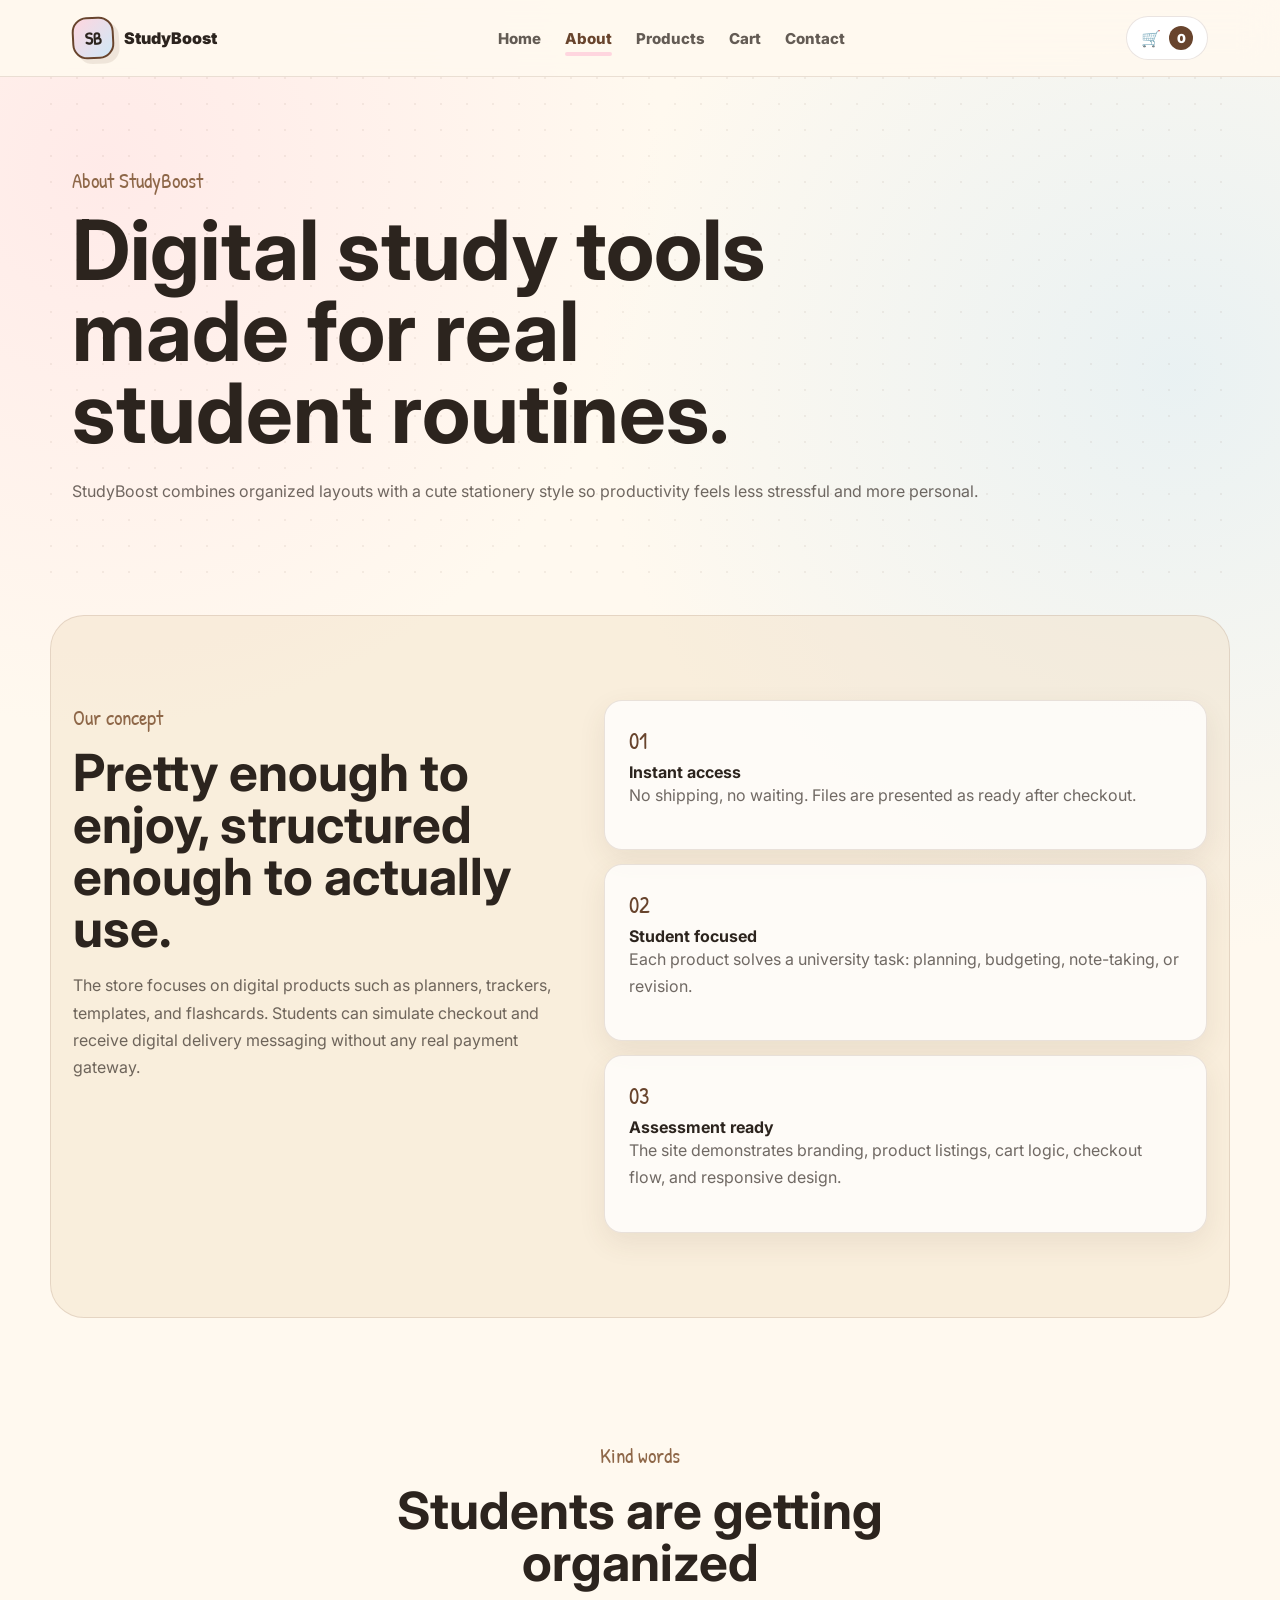
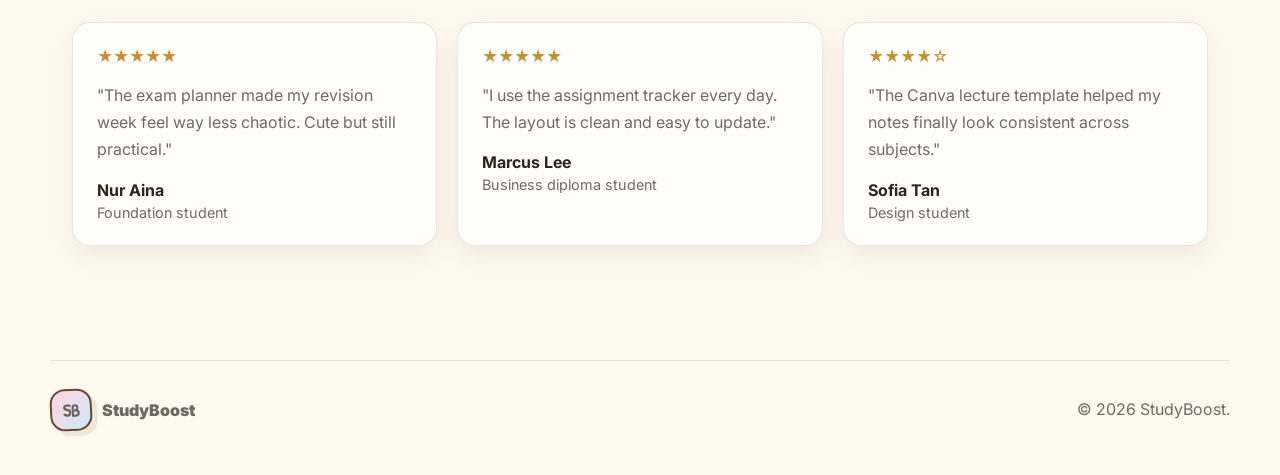
==== about.html @ 1bf6d68b "UPDATED" ====
<!DOCTYPE html>
<html lang="en">
  <head>
    <meta charset="UTF-8" />
    <meta name="viewport" content="width=device-width, initial-scale=1.0" />
    <title>About | StudyBoost</title>
    <link rel="preconnect" href="https://fonts.googleapis.com" />
    <link rel="preconnect" href="https://fonts.gstatic.com" crossorigin />
    <link href="https://fonts.googleapis.com/css2?family=Inter:wght@400;500;600;700;800;900&family=Patrick+Hand&display=swap" rel="stylesheet" />
    <link rel="stylesheet" href="css/global.css" />
    <link rel="stylesheet" href="css/home.css" />
    <link rel="stylesheet" href="css/responsive.css" />
  </head>
  <body>
    <!-- Navigation Bar Start -->
    <header class="site-header">
      <nav class="nav" aria-label="Primary navigation">
        <a class="logo" href="index.html"><span class="logo-mark">SB</span><span class="logo-text">StudyBoost</span></a>
        <button class="menu-toggle" type="button" aria-label="Open navigation menu" aria-expanded="false"><span></span><span></span><span></span></button>
        <div class="nav-links" id="navLinks">
          <a href="index.html">Home</a>
          <a href="about.html" class="active">About</a>
          <a href="products.html">Products</a>
          <a href="cart.html">Cart</a>
          <a href="contact.html">Contact</a>
        </div>
        <a class="cart-button" href="cart.html" aria-label="View cart"><span aria-hidden="true">&#128722;</span><span class="cart-count" data-cart-count>0</span></a>
      </nav>
    </header>
    <!-- Navigation Bar End -->

    <main>
      <!-- Page Banner Start -->
      <section class="page-hero section-band reveal">
        <p class="eyebrow">About StudyBoost</p>
        <h1>Digital study tools made for real student routines.</h1>
        <p>StudyBoost combines organized layouts with a cute stationery style so productivity feels less stressful and more personal.</p>
      </section>
      <!-- Page Banner End -->

      <!-- About Content Start -->
      <section class="why section-band reveal">
        <div class="about-copy">
          <p class="eyebrow">Our concept</p>
          <h2>Pretty enough to enjoy, structured enough to actually use.</h2>
          <p>
            The store focuses on digital products such as planners, trackers, templates, and flashcards.
            Students can simulate checkout and receive digital delivery messaging without any real payment gateway.
          </p>
        </div>
        <div class="why-grid">
          <article>
            <span>01</span>
            <strong>Instant access</strong>
            <p>No shipping, no waiting. Files are presented as ready after checkout.</p>
          </article>
          <article>
            <span>02</span>
            <strong>Student focused</strong>
            <p>Each product solves a university task: planning, budgeting, note-taking, or revision.</p>
          </article>
          <article>
            <span>03</span>
            <strong>Assessment ready</strong>
            <p>The site demonstrates branding, product listings, cart logic, checkout flow, and responsive design.</p>
          </article>
        </div>
      </section>
      <!-- About Content End -->

      <!-- Reviews Section Start -->
      <section class="section-wrap reveal">
        <div class="section-heading centered">
          <p class="eyebrow">Kind words</p>
          <h2>Students are getting organized</h2>
        </div>
        <div class="review-grid">
          <article class="review-card">
            <div class="stars" aria-label="5 star rating">&#9733;&#9733;&#9733;&#9733;&#9733;</div>
            <p>"The exam planner made my revision week feel way less chaotic. Cute but still practical."</p>
            <strong>Nur Aina</strong>
            <span>Foundation student</span>
          </article>
          <article class="review-card">
            <div class="stars" aria-label="5 star rating">&#9733;&#9733;&#9733;&#9733;&#9733;</div>
            <p>"I use the assignment tracker every day. The layout is clean and easy to update."</p>
            <strong>Marcus Lee</strong>
            <span>Business diploma student</span>
          </article>
          <article class="review-card">
            <div class="stars" aria-label="4 star rating">&#9733;&#9733;&#9733;&#9733;&#9734;</div>
            <p>"The Canva lecture template helped my notes finally look consistent across subjects."</p>
            <strong>Sofia Tan</strong>
            <span>Design student</span>
          </article>
        </div>
      </section>
      <!-- Reviews Section End -->
    </main>

    <footer class="footer"><div class="footer-inner"><a class="logo" href="index.html"><span class="logo-mark">SB</span><span class="logo-text">StudyBoost</span></a><p>&copy; 2026 StudyBoost.</p></div></footer>
    <script src="js/cart.js" defer></script>
    <script src="js/main.js" defer></script>
    <script src="js/animations.js" defer></script>
  </body>
</html>
---- css/global.css ----
:root {
  /* Brand Color Palette */
  --cream: #fff9ef;
  --paper: #fffefb;
  --beige: #f2dfc4;
  --sand: #d4b184;
  --brown: #68442d;
  --brown-2: #8e6748;
  --ink: #2c241e;
  --muted: rgba(44, 36, 30, 0.68);
  --pink: #ffd6df;
  --pink-2: #fff0f4;
  --blue: #cfe8f7;
  --blue-2: #edf8ff;
  --mint: #dff1e6;
  --gold: #c98d2b;
  --white: #ffffff;
  --shadow: 0 18px 50px rgba(87, 61, 39, 0.13);
  --shadow-soft: 0 10px 28px rgba(87, 61, 39, 0.09);
  --border: 1px solid rgba(104, 68, 45, 0.14);
  --radius: 18px;
}

/* Global Reset */
* {
  box-sizing: border-box;
}

html {
  scroll-behavior: smooth;
}

body {
  margin: 0;
  background:
    radial-gradient(circle at 8% 8%, rgba(255, 214, 223, 0.42), transparent 25%),
    radial-gradient(circle at 92% 18%, rgba(207, 232, 247, 0.45), transparent 28%),
    var(--cream);
  color: var(--ink);
  font-family: "Inter", system-ui, -apple-system, BlinkMacSystemFont, "Segoe UI", sans-serif;
  overflow-x: hidden;
}

a {
  color: inherit;
  text-decoration: none;
}

button,
input,
textarea,
select {
  font: inherit;
}

button:disabled,
.disabled {
  cursor: not-allowed;
  opacity: 0.55;
  pointer-events: none;
}

/* Reusable Layout Helpers */
.section-band,
.section-wrap {
  margin: 0 auto;
  max-width: 1180px;
  padding: 84px 22px;
}

.section-heading {
  margin-bottom: 34px;
  max-width: 710px;
}

.section-heading.centered {
  margin-left: auto;
  margin-right: auto;
  text-align: center;
}

.page-hero {
  min-height: 360px;
  padding-bottom: 58px;
  padding-top: 86px;
  position: relative;
}

.page-hero::before {
  background-image: radial-gradient(circle at 1px 1px, rgba(104, 68, 45, 0.16) 1px, transparent 0);
  background-size: 26px 26px;
  content: "";
  inset: 0;
  opacity: 0.45;
  pointer-events: none;
  position: absolute;
}

.page-hero > * {
  position: relative;
  z-index: 1;
}

/* Typography */
.eyebrow {
  color: var(--brown-2);
  font-family: "Patrick Hand", cursive;
  font-size: 1.32rem;
  letter-spacing: 0;
  margin: 0 0 10px;
}

h1,
h2,
h3,
p {
  margin-top: 0;
}

h1 {
  font-size: clamp(2.45rem, 7vw, 5.2rem);
  letter-spacing: 0;
  line-height: 0.98;
  margin-bottom: 24px;
  max-width: 820px;
}

h2 {
  font-size: clamp(2rem, 4vw, 3.35rem);
  letter-spacing: 0;
  line-height: 1.02;
  margin-bottom: 18px;
}

h3 {
  letter-spacing: 0;
}

p {
  color: var(--muted);
  line-height: 1.7;
}

/* Navbar Styling */
.site-header {
  position: sticky;
  top: 0;
  z-index: 50;
  background: rgba(255, 249, 239, 0.9);
  border-bottom: var(--border);
  backdrop-filter: blur(18px);
}

.nav {
  align-items: center;
  display: grid;
  gap: 18px;
  grid-template-columns: auto 1fr auto;
  margin: 0 auto;
  max-width: 1180px;
  min-height: 76px;
  padding: 0 22px;
}

.logo {
  align-items: center;
  display: inline-flex;
  font-weight: 900;
  gap: 10px;
}

.logo-mark {
  align-items: center;
  background: linear-gradient(135deg, var(--pink), var(--blue));
  border: 2px solid var(--brown);
  border-radius: 15px;
  box-shadow: 5px 5px 0 rgba(104, 68, 45, 0.1);
  display: inline-flex;
  font-family: "Patrick Hand", cursive;
  font-size: 1.1rem;
  height: 42px;
  justify-content: center;
  transform: rotate(-3deg);
  width: 42px;
}

.nav-links {
  display: flex;
  gap: 24px;
  justify-content: center;
}

.nav-links a {
  color: rgba(44, 36, 30, 0.74);
  font-size: 0.94rem;
  font-weight: 800;
  position: relative;
}

.nav-links a.active,
.nav-links a:hover {
  color: var(--brown);
}

.nav-links a::after {
  background: var(--pink);
  border-radius: 999px;
  bottom: -8px;
  content: "";
  height: 4px;
  left: 0;
  position: absolute;
  transform: scaleX(0);
  transform-origin: left;
  transition: transform 0.2s ease;
  width: 100%;
}

.nav-links a.active::after,
.nav-links a:hover::after {
  transform: scaleX(1);
}

.cart-button,
.menu-toggle,
.icon-button {
  align-items: center;
  background: var(--white);
  border: var(--border);
  color: var(--brown);
  cursor: pointer;
  display: inline-flex;
  justify-content: center;
  transition: transform 0.2s ease, box-shadow 0.2s ease;
}

.cart-button {
  border-radius: 999px;
  gap: 8px;
  min-height: 44px;
  min-width: 78px;
  padding: 0 14px;
}

.cart-button:hover,
.icon-button:hover {
  box-shadow: var(--shadow-soft);
  transform: translateY(-2px);
}

.cart-count {
  align-items: center;
  background: var(--brown);
  border-radius: 999px;
  color: var(--white);
  display: inline-flex;
  font-size: 0.78rem;
  font-weight: 900;
  height: 24px;
  justify-content: center;
  min-width: 24px;
}

.menu-toggle {
  border-radius: 999px;
  display: none;
  flex-direction: column;
  gap: 4px;
  height: 42px;
  width: 42px;
}

.menu-toggle span {
  background: var(--brown);
  border-radius: 999px;
  display: block;
  height: 2px;
  width: 18px;
}

/* Button Styling */
.button {
  align-items: center;
  border: 0;
  border-radius: 999px;
  cursor: pointer;
  display: inline-flex;
  font-weight: 900;
  justify-content: center;
  min-height: 50px;
  padding: 0 24px;
  transition: transform 0.2s ease, box-shadow 0.2s ease, background 0.2s ease;
}

.button:hover {
  transform: translateY(-2px);
}

.button.primary {
  background: var(--brown);
  color: var(--white);
  box-shadow: 0 13px 24px rgba(104, 68, 45, 0.22);
}

.button.secondary {
  background: var(--white);
  border: var(--border);
  color: var(--brown);
}

.button.full {
  width: 100%;
}

/* Empty State Box */
.empty-state {
  background: rgba(255, 255, 255, 0.76);
  border: var(--border);
  border-radius: var(--radius);
  grid-column: 1 / -1;
  padding: 32px;
  text-align: center;
}

/* Form Styling */
input,
textarea,
select {
  background: var(--white);
  border: var(--border);
  border-radius: 16px;
  color: var(--ink);
  outline: 0;
  padding: 14px 16px;
  width: 100%;
}

input:focus,
textarea:focus,
select:focus {
  border-color: var(--brown);
  box-shadow: 0 0 0 4px rgba(207, 232, 247, 0.7);
}

/* Footer Styling */
.footer {
  color: rgba(44, 36, 30, 0.68);
  padding: 30px 22px 44px;
}

.footer-inner {
  align-items: center;
  border-top: var(--border);
  display: flex;
  gap: 18px;
  justify-content: space-between;
  margin: 0 auto;
  max-width: 1180px;
  padding-top: 28px;
}

.footer p {
  margin-bottom: 0;
}

/* Scroll Animation Classes */
.reveal {
  opacity: 0;
  transform: translateY(24px);
  transition: opacity 0.65s ease, transform 0.65s ease;
}

.reveal.visible {
  opacity: 1;
  transform: translateY(0);
}

@media (prefers-reduced-motion: reduce) {
  *,
  *::before,
  *::after {
    animation-duration: 0.01ms !important;
    scroll-behavior: auto !important;
    transition-duration: 0.01ms !important;
  }
}
---- css/home.css ----
/* Hero Section */
.hero {
  align-items: center;
  display: grid;
  gap: 50px;
  grid-template-columns: minmax(0, 1.03fr) minmax(320px, 0.97fr);
  min-height: calc(100vh - 76px);
  position: relative;
}

.hero::before {
  background-image: radial-gradient(circle at 1px 1px, rgba(104, 68, 45, 0.18) 1px, transparent 0);
  background-size: 26px 26px;
  content: "";
  inset: 0;
  opacity: 0.42;
  pointer-events: none;
  position: absolute;
}

.hero-content,
.hero-board {
  position: relative;
  z-index: 1;
}

.hero-actions,
.hero-trust {
  display: flex;
  flex-wrap: wrap;
  gap: 14px;
  margin-top: 30px;
}

.hero-trust {
  gap: 10px;
  margin-top: 24px;
}

.hero-trust span {
  background: rgba(255, 255, 255, 0.72);
  border: var(--border);
  border-radius: 999px;
  color: var(--brown);
  font-size: 0.88rem;
  font-weight: 800;
  padding: 9px 12px;
}

/* Doodle Decorations
   Doodles are placed only around safe hero edges so they never cover headings,
   descriptions, product names, prices, or buttons. */
.doodle {
  animation: floatDoodle 5s ease-in-out infinite;
  color: var(--brown);
  font-size: clamp(1.8rem, 3vw, 3.25rem);
  opacity: 0.32;
  pointer-events: none;
  position: absolute;
  z-index: 0;
}

.doodle-laptop { right: 3%; top: 10%; transform: rotate(-9deg); }
/* This doodle was removed from the hero because the center area is reserved for readable content. */
.doodle-pen { display: none; }
.doodle-coffee { bottom: 4%; left: -6%; transform: rotate(10deg); }
.doodle-headphones { bottom: 6%; right: 2%; transform: rotate(-12deg); }

/* Hero Board Styling */
.hero-board {
  background: rgba(255, 255, 255, 0.72);
  border: 2px solid rgba(104, 68, 45, 0.22);
  border-radius: 34px;
  box-shadow: var(--shadow);
  min-height: 450px;
  overflow: hidden;
  padding: 30px;
}

.hero-board::before,
.hero-board::after {
  border: 2px dashed rgba(104, 68, 45, 0.25);
  border-radius: 50%;
  content: "";
  position: absolute;
}

.hero-board::before {
  height: 150px;
  right: -44px;
  top: -42px;
  width: 150px;
}

.hero-board::after {
  bottom: -50px;
  height: 180px;
  left: -42px;
  width: 180px;
}

.paper-note,
.doodle-card,
.sticker {
  border: 2px solid rgba(104, 68, 45, 0.28);
  box-shadow: 10px 10px 0 rgba(104, 68, 45, 0.08);
  position: absolute;
}

.paper-note {
  border-radius: 18px;
  display: grid;
  gap: 8px;
  padding: 24px;
  width: min(230px, 42vw);
}

.paper-note span {
  color: rgba(44, 36, 30, 0.62);
  font-family: "Patrick Hand", cursive;
  font-size: 1.2rem;
}

.paper-note strong {
  font-size: 1.72rem;
}

.paper-note small {
  color: var(--muted);
  font-weight: 800;
}

.note-blue { background: var(--blue); left: 40px; top: 54px; transform: rotate(-5deg); }
.note-pink { background: var(--pink); right: 42px; top: 160px; transform: rotate(4deg); }

.sticker {
  align-items: center;
  border-radius: 999px;
  display: flex;
  font-family: "Patrick Hand", cursive;
  font-size: 1.5rem;
  font-weight: 700;
  justify-content: center;
}

.sticker-one { background: var(--mint); height: 78px; right: 74px; top: 38px; width: 78px; }
.sticker-two { background: var(--sand); bottom: 62px; color: var(--white); height: 70px; left: 72px; width: 108px; }

.doodle-card {
  background: var(--white);
  border-radius: 18px;
  bottom: 86px;
  font-family: "Patrick Hand", cursive;
  font-size: 1.35rem;
  padding: 18px 20px;
  right: 46px;
  transform: rotate(-3deg);
}

/* Featured Categories */
.category-grid {
  display: grid;
  gap: 20px;
  grid-template-columns: repeat(4, minmax(0, 1fr));
}

.category-card,
.stat-card,
.review-card,
.delivery-note,
.why-grid article {
  background: rgba(255, 255, 255, 0.76);
  border: var(--border);
  border-radius: var(--radius);
  box-shadow: var(--shadow-soft);
}

.category-card {
  min-height: 220px;
  padding: 24px;
  transition: transform 0.22s ease, box-shadow 0.22s ease;
}

.category-card:hover,
.review-card:hover {
  box-shadow: var(--shadow);
  transform: translateY(-6px);
}

.category-card span {
  align-items: center;
  background: linear-gradient(135deg, var(--pink-2), var(--blue-2));
  border: var(--border);
  border-radius: 16px;
  display: inline-flex;
  font-size: 2rem;
  height: 58px;
  justify-content: center;
  margin-bottom: 18px;
  width: 58px;
}

/* Statistics Cards */
.stats {
  display: grid;
  gap: 18px;
  grid-template-columns: repeat(4, minmax(0, 1fr));
  padding-bottom: 42px;
  padding-top: 42px;
}

.stat-card {
  padding: 24px;
  text-align: center;
}

.stat-card strong {
  color: var(--brown);
  display: block;
  font-size: clamp(1.8rem, 4vw, 2.7rem);
  line-height: 1;
  margin-bottom: 8px;
}

.stat-card span {
  color: var(--muted);
  font-weight: 800;
}

/* About, Reviews, Contact and CTA */
.why,
.contact {
  background: rgba(242, 223, 196, 0.44);
  border: var(--border);
  border-radius: 34px;
  display: grid;
  gap: 38px;
  grid-template-columns: minmax(0, 0.9fr) minmax(280px, 1.1fr);
  margin-bottom: 36px;
  margin-top: 36px;
  position: relative;
}

.why-grid,
.contact-form {
  display: grid;
  gap: 14px;
  position: relative;
  z-index: 1;
}

.why-grid article,
.review-card {
  padding: 24px;
}

.why-grid span {
  color: var(--brown);
  display: block;
  font-family: "Patrick Hand", cursive;
  font-size: 1.45rem;
  margin-bottom: 6px;
}

.cta-band {
  align-items: center;
  background: linear-gradient(135deg, rgba(255, 214, 223, 0.88), rgba(207, 232, 247, 0.88));
  border: var(--border);
  border-radius: 34px;
  box-shadow: var(--shadow);
  display: flex;
  gap: 24px;
  justify-content: space-between;
  margin: 20px auto;
  max-width: 1136px;
  padding: 34px;
}

.review-grid {
  display: grid;
  gap: 20px;
  grid-template-columns: repeat(3, minmax(0, 1fr));
}

.stars {
  color: var(--gold);
  font-size: 0.98rem;
  margin-bottom: 16px;
}

.review-card strong,
.review-card span {
  display: block;
}

.review-card span {
  color: var(--muted);
  font-size: 0.9rem;
  margin-top: 4px;
}

.contact-form label {
  display: grid;
  gap: 8px;
  font-weight: 900;
}

@keyframes floatDoodle {
  0%, 100% { margin-top: 0; }
  50% { margin-top: -10px; }
}
---- css/responsive.css ----
/* Tablet Responsive Design */
@media (max-width: 980px) {
  .category-grid,
  .stats {
    grid-template-columns: repeat(2, minmax(0, 1fr));
  }

  .product-grid,
  .review-grid,
  .trending-grid {
    grid-template-columns: repeat(2, minmax(0, 1fr));
  }

  .hero,
  .why,
  .contact,
  .shop-controls,
  .shop-heading,
  .product-detail,
  .cart-layout,
  .checkout-layout {
    grid-template-columns: 1fr;
  }

  .cart-summary {
    position: static;
  }

  .hero {
    min-height: auto;
    padding-top: 64px;
  }

  .doodle {
    opacity: 0.22;
  }

  .hero-board {
    min-height: 390px;
  }

  .filter-buttons {
    justify-content: flex-start;
  }
}

/* Mobile Navigation */
@media (max-width: 860px) {
  .nav {
    grid-template-columns: auto auto auto;
    justify-content: space-between;
  }

  .menu-toggle {
    display: inline-flex;
  }

  .nav-links {
    background: var(--cream);
    border-bottom: var(--border);
    display: none;
    flex-direction: column;
    gap: 0;
    grid-column: 1 / -1;
    padding: 8px 0 18px;
  }

  .nav-links.open {
    display: flex;
  }

  .nav-links a {
    padding: 12px 0;
  }

  .nav-links a::after {
    display: none;
  }
}

/* Mobile Responsive Design */
@media (max-width: 640px) {
  .section-band,
  .section-wrap {
    padding: 58px 16px;
  }

  h1 {
    font-size: clamp(2.35rem, 15vw, 3.45rem);
  }

  .hero {
    gap: 30px;
  }

  .doodle {
    display: none;
  }

  .hero-board {
    min-height: 340px;
    padding: 18px;
  }

  .paper-note {
    width: 174px;
  }

  .note-blue {
    left: 18px;
    top: 38px;
  }

  .note-pink {
    right: 18px;
    top: 130px;
  }

  .sticker-one {
    right: 30px;
    top: 24px;
  }

  .sticker-two {
    bottom: 42px;
    left: 24px;
  }

  .doodle-card {
    bottom: 54px;
    right: 18px;
  }

  .category-grid,
  .product-grid,
  .review-grid,
  .trending-grid,
  .stats {
    grid-template-columns: 1fr;
  }

  .product-card {
    min-height: auto;
  }

  .hero-actions,
  .product-bottom,
  .product-actions,
  .cta-band,
  .footer-inner,
  .cart-actions {
    align-items: stretch;
    flex-direction: column;
  }

  .cta-band {
    margin-left: 16px;
    margin-right: 16px;
    padding: 26px;
  }

  .button,
  .small-add,
  .quick-view {
    width: 100%;
  }

  .promo-field div {
    grid-template-columns: 1fr;
  }

  .cart-actions {
    gap: 10px;
  }

  .quantity-control {
    justify-content: center;
    width: 100%;
  }
}
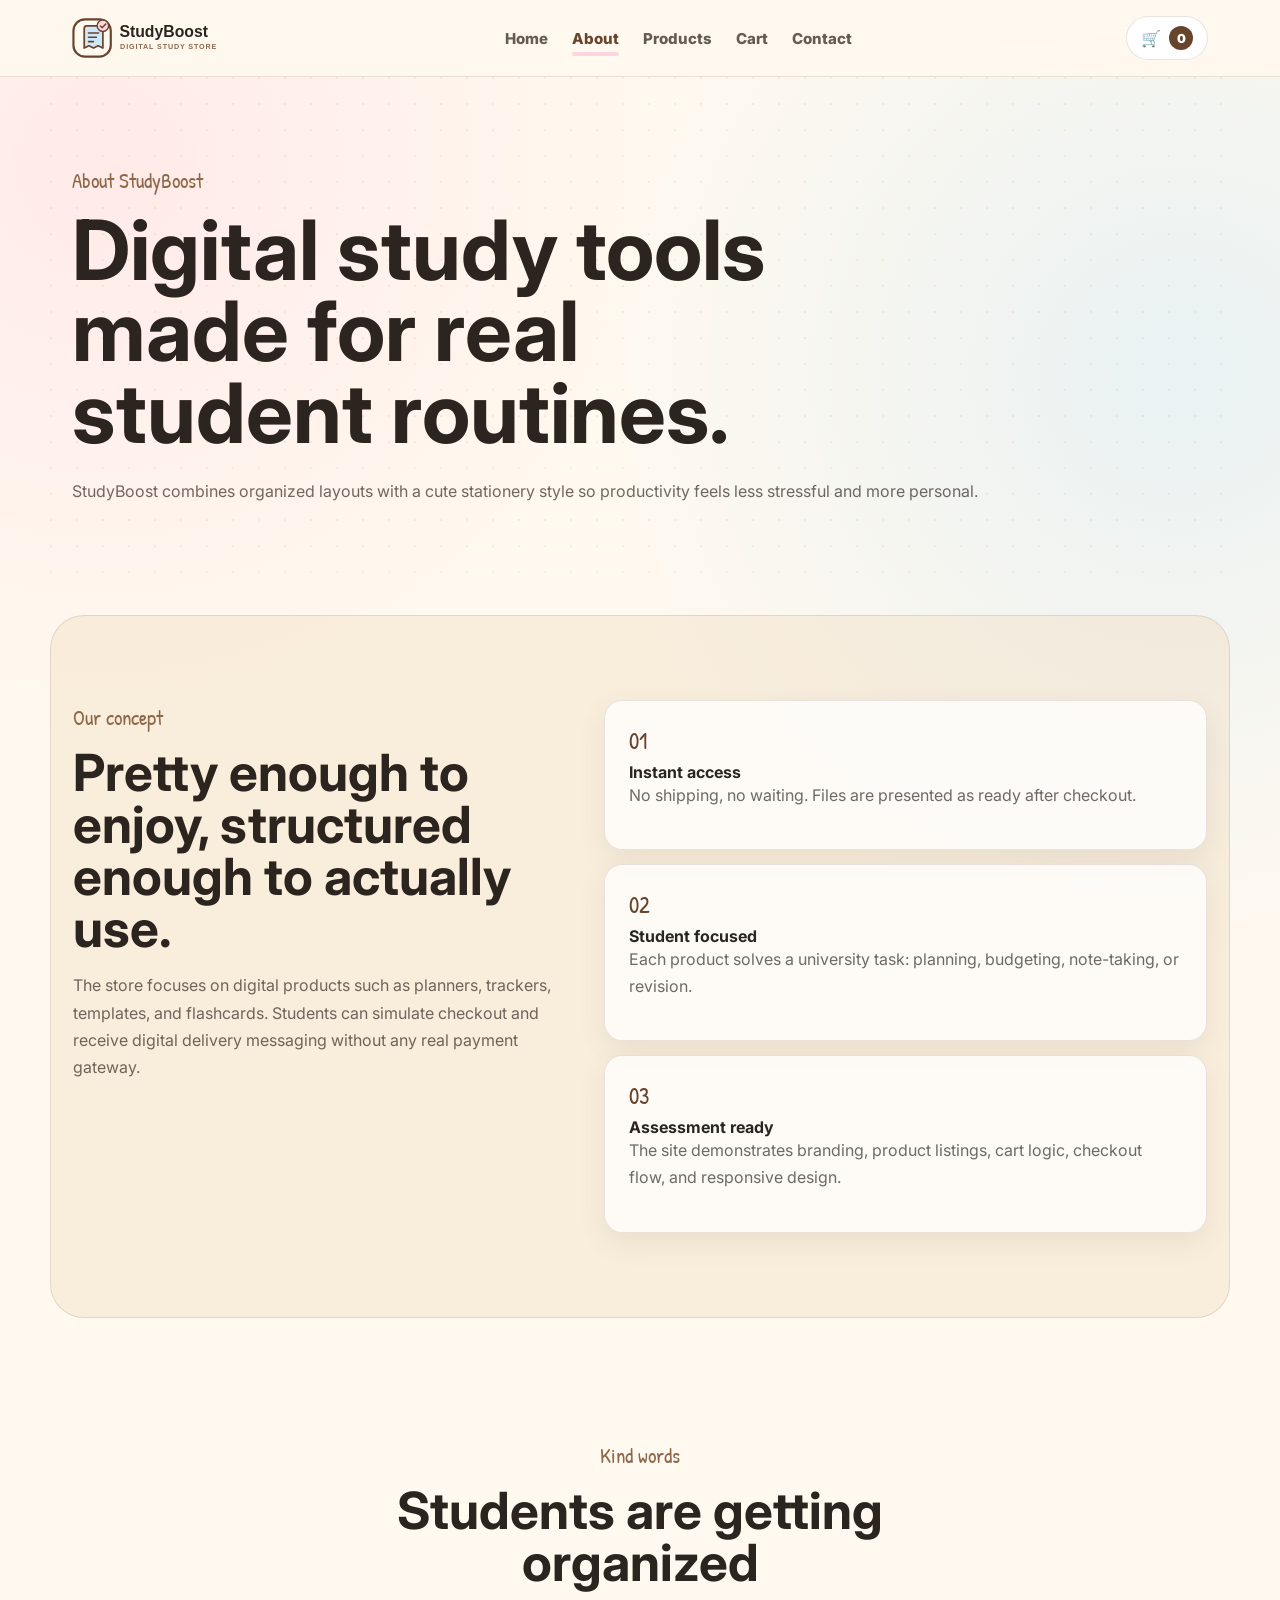
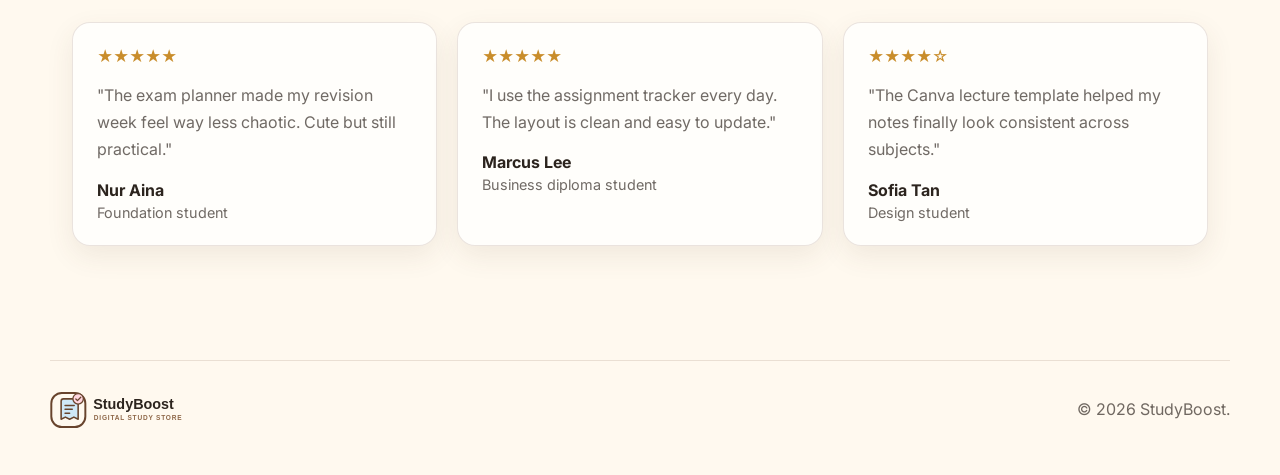
==== commit b1d527ae: "UPDATED" ====
--- a/about.html
+++ b/about.html
@@ -15,7 +15,7 @@
     <!-- Navigation Bar Start -->
     <header class="site-header">
       <nav class="nav" aria-label="Primary navigation">
-        <a class="logo" href="index.html"><span class="logo-mark">SB</span><span class="logo-text">StudyBoost</span></a>
+        <a class="logo" href="index.html"><img class="logo-image" src="images/logo/studyboost-logo.svg" alt="StudyBoost" /></a>
         <button class="menu-toggle" type="button" aria-label="Open navigation menu" aria-expanded="false"><span></span><span></span><span></span></button>
         <div class="nav-links" id="navLinks">
           <a href="index.html">Home</a>
@@ -98,7 +98,7 @@
       <!-- Reviews Section End -->
     </main>
 
-    <footer class="footer"><div class="footer-inner"><a class="logo" href="index.html"><span class="logo-mark">SB</span><span class="logo-text">StudyBoost</span></a><p>&copy; 2026 StudyBoost.</p></div></footer>
+    <footer class="footer"><div class="footer-inner"><a class="logo" href="index.html"><img class="logo-image" src="images/logo/studyboost-logo.svg" alt="StudyBoost" /></a><p>&copy; 2026 StudyBoost.</p></div></footer>
     <script src="js/cart.js" defer></script>
     <script src="js/main.js" defer></script>
     <script src="js/animations.js" defer></script>
--- a/css/global.css
+++ b/css/global.css
@@ -169,6 +169,12 @@
   gap: 10px;
 }
 
+.logo-image {
+  display: block;
+  height: 46px;
+  width: auto;
+}
+
 .logo-mark {
   align-items: center;
   background: linear-gradient(135deg, var(--pink), var(--blue));
@@ -182,6 +188,10 @@
   justify-content: center;
   transform: rotate(-3deg);
   width: 42px;
+}
+
+.footer .logo-image {
+  height: 42px;
 }
 
 .nav-links {
--- a/css/home.css
+++ b/css/home.css
@@ -276,6 +276,16 @@
   padding: 34px;
 }
 
+/* CTA button sizing keeps "Build My Cart" on one clean line. */
+.cta-band .button {
+  flex: 0 0 auto;
+  min-width: 174px;
+  padding-left: 28px;
+  padding-right: 28px;
+  text-align: center;
+  white-space: nowrap;
+}
+
 .review-grid {
   display: grid;
   gap: 20px;
--- a/css/responsive.css
+++ b/css/responsive.css
@@ -159,9 +159,14 @@
     padding: 26px;
   }
 
+  .cta-band .button {
+    align-self: center;
+    min-width: 190px;
+    width: auto;
+  }
+
   .button,
-  .small-add,
-  .quick-view {
+  .small-add {
     width: 100%;
   }
 
